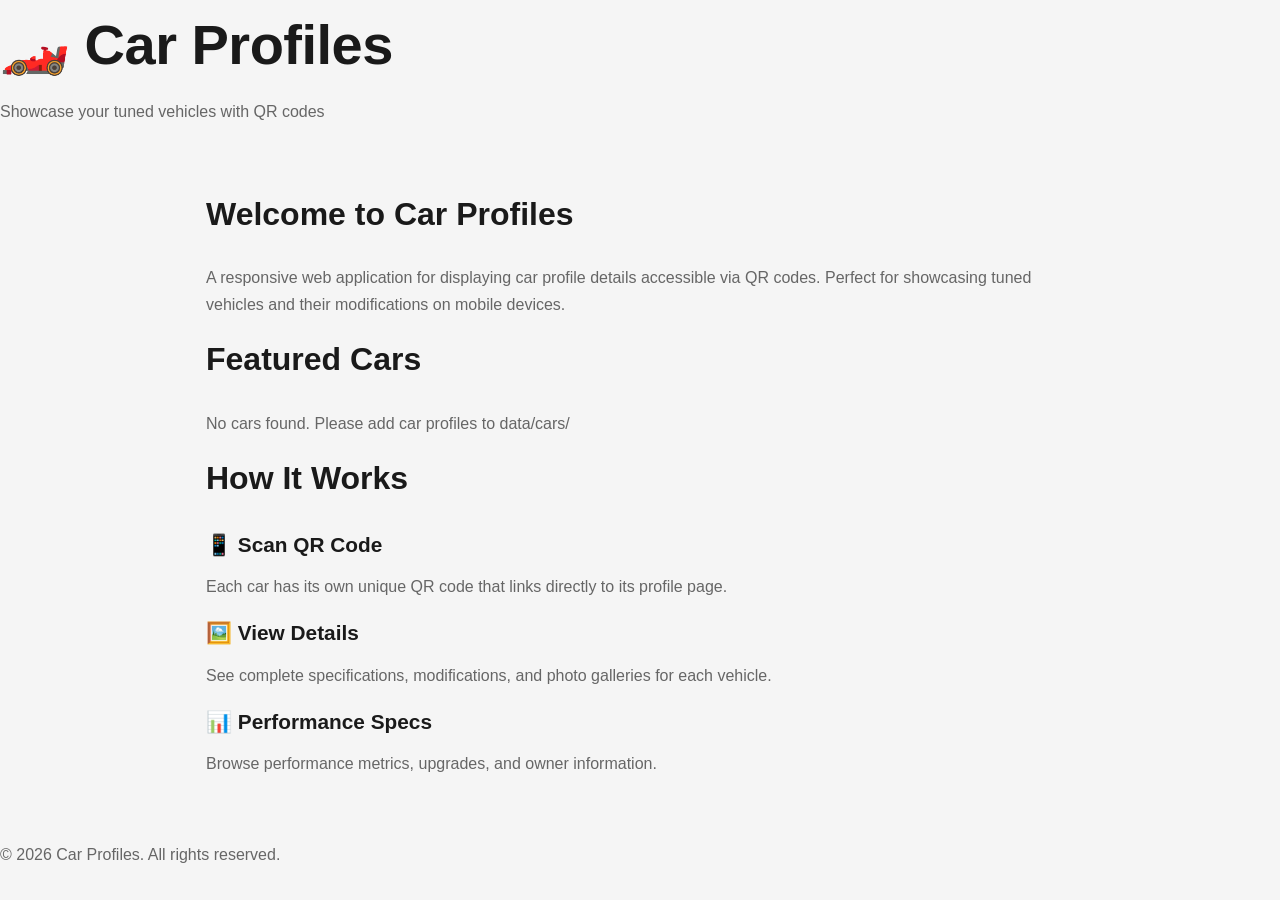
==== index.html @ e3041bd2 "Fix valid-cars resolution: replace hardcoded list with dynamic index.json manifest - Create data/car" ====
<!DOCTYPE html>
<html lang="en">
<head>
    <meta charset="UTF-8">
    <meta name="viewport" content="width=device-width, initial-scale=1.0">
    <title>🏎️ Car Profiles - Showcase Your Tuned Vehicles</title>
    <link rel="stylesheet" href="css/styles.css">
</head>
<body>
    <header class="header">
        <div class="header-content">
            <h1>🏎️ Car Profiles</h1>
            <p>Showcase your tuned vehicles with QR codes</p>
        </div>
    </header>

    <main class="container">
        <section class="hero">
            <h2>Welcome to Car Profiles</h2>
            <p>A responsive web application for displaying car profile details accessible via QR codes. Perfect for showcasing tuned vehicles and their modifications on mobile devices.</p>
        </section>

        <section class="cars-section">
            <h2>Featured Cars</h2>
            <div id="cars-grid" class="cars-grid">
                <!-- Car cards will be loaded here -->
            </div>
        </section>

        <section class="info-section">
            <h2>How It Works</h2>
            <div class="info-grid">
                <div class="info-card">
                    <h3>📱 Scan QR Code</h3>
                    <p>Each car has its own unique QR code that links directly to its profile page.</p>
                </div>
                <div class="info-card">
                    <h3>🖼️ View Details</h3>
                    <p>See complete specifications, modifications, and photo galleries for each vehicle.</p>
                </div>
                <div class="info-card">
                    <h3>📊 Performance Specs</h3>
                    <p>Browse performance metrics, upgrades, and owner information.</p>
                </div>
            </div>
        </section>
    </main>

    <footer class="footer">
        <p>&copy; 2026 Car Profiles. All rights reserved.</p>
    </footer>

    <script src="js/app.js"></script>
    <script>
        // Load car list on home page
        document.addEventListener('DOMContentLoaded', async () => {
            await loadCarsList();
        });

        async function loadCarsList() {
            const grid = document.getElementById('cars-grid');
            
            try {
                // Discover valid car IDs from the manifest (data/cars/index.json)
                const indexResponse = await fetch('data/cars/index.json');
                if (!indexResponse.ok) {
                    throw new Error('Failed to fetch car index');
                }
                const carIds = await indexResponse.json();

                for (const carId of carIds) {
                    try {
                        const response = await fetch(`data/cars/${carId}.json`);
                        if (response.ok) {
                            const car = await response.json();
                            const card = createCarCard(car);
                            grid.appendChild(card);
                        }
                    } catch (error) {
                        console.error(`Failed to load car ${carId}:`, error);
                    }
                }

                if (grid.children.length === 0) {
                    grid.innerHTML = '<p>No cars found. Please add car profiles to data/cars/</p>';
                }
            } catch (error) {
                console.error('Error loading cars list:', error);
                grid.innerHTML = '<p>Error loading car profiles.</p>';
            }
        }

        function createCarCard(car) {
            const card = document.createElement('div');
            card.className = 'car-card';
            card.innerHTML = `
                <a href="profile.html?id=${car.id}" class="car-card-link">
                    <div class="car-card-image" style="background-image: url('${car.heroImage}');">
                        <span class="car-year">${car.year}</span>
                    </div>
                    <div class="car-card-content">
                        <h3>${car.name}</h3>
                        <p>${car.description}</p>
                        <div class="car-specs">
                            <span class="spec">⚡ ${car.specs.horsepower}</span>
                            <span class="spec">🏁 ${car.specs.acceleration}</span>
                        </div>
                        <button class="btn-view">View Profile →</button>
                    </div>
                </a>
            `;
            return card;
        }
    </script>
</body>
</html>
---- css/styles.css ----
/* ============================================
   CSS Variables & Modern Bright Theme
   ============================================ */
:root {
    --primary-color: #1a1a1a;       /* Dark text */
    --secondary-color: #f5f5f5;     /* Light background */
    --accent-color: #ff6b35;        /* Vibrant orange accent */
    --text-dark: #1a1a1a;
    --text-light: #666666;
    --bg-light: #ffffff;
    --bg-very-light: #f9f9f9;
    --border-color: #e0e0e0;
    --shadow: 0 2px 12px rgba(0, 0, 0, 0.08);
    --shadow-lg: 0 8px 24px rgba(0, 0, 0, 0.12);
    --spacing: 1.5rem;
}

/* ============================================
   Global Styles
   ============================================ */
* {
    margin: 0;
    padding: 0;
    box-sizing: border-box;
}

html {
    scroll-behavior: smooth;
}

body {
    font-family: -apple-system, BlinkMacSystemFont, 'Segoe UI', 'Helvetica Neue', Arial, sans-serif;
    color: var(--text-dark);
    background-color: var(--secondary-color);
    line-height: 1.6;
}

/* ============================================
   Typography
   ============================================ */
h1 {
    font-size: clamp(2.2rem, 6vw, 3.5rem);
    font-weight: 700;
    margin-bottom: 0.5rem;
    letter-spacing: -0.5px;
}

h2 {
    font-size: clamp(1.5rem, 4vw, 2rem);
    font-weight: 700;
    margin-bottom: 1.5rem;
    color: var(--primary-color);
}

h3 {
    font-size: clamp(1.1rem, 3vw, 1.3rem);
    font-weight: 600;
    margin-bottom: 0.75rem;
    color: var(--primary-color);
}

p {
    font-size: clamp(0.95rem, 2vw, 1rem);
    color: var(--text-light);
    margin-bottom: 1rem;
    line-height: 1.7;
}

/* ============================================
   Container & Layout
   ============================================ */
.container {
    max-width: 900px;
    margin: 0 auto;
    padding: clamp(1.5rem, 4vw, 3rem) 1rem;
}

/* ============================================
   Buttons
   ============================================ */
.btn {
    display: inline-block;
    padding: clamp(0.75rem, 1.5vw, 1rem) clamp(1.5rem, 3vw, 2.5rem);
    background-color: var(--accent-color);
    color: white;
    text-decoration: none;
    border: none;
    border-radius: 8px;
    font-size: clamp(0.95rem, 2vw, 1rem);
    font-weight: 600;
    cursor: pointer;
    transition: all 0.3s ease;
    box-shadow: var(--shadow);
}

.btn:hover {
    background-color: #e55a24;
    transform: translateY(-2px);
    box-shadow: var(--shadow-lg);
}

.btn:active {
    transform: translateY(0);
}

/* ============================================
   Profile Page Layout
   ============================================ */
.profile-content {
    background: var(--bg-light);
    border-radius: 16px;
    overflow: hidden;
    box-shadow: var(--shadow-lg);
}

/* Profile Header Section */
.profile-header {
    padding: clamp(2rem, 5vw, 3.5rem);
    background: linear-gradient(135deg, #ffffff 0%, #f9f9f9 100%);
    border-bottom: 2px solid var(--border-color);
}

.profile-header h1 {
    color: var(--primary-color);
    margin-bottom: 1rem;
}

.profile-subtitle {
    font-size: clamp(1rem, 2.5vw, 1.3rem);
    color: var(--text-light);
    font-weight: 500;
    margin-bottom: 2rem;
}

/* Profile Info Grid */
.profile-info-grid {
    display: grid;
    grid-template-columns: repeat(auto-fit, minmax(clamp(150px, 40vw, 220px), 1fr));
    gap: clamp(1.5rem, 3vw, 2rem);
    margin-top: 2rem;
}

.info-item {
    background: var(--bg-very-light);
    padding: clamp(1.2rem, 2vw, 1.5rem);
    border-radius: 12px;
    border-left: 4px solid var(--accent-color);
    transition: all 0.3s ease;
}

.info-item:hover {
    transform: translateY(-4px);
    box-shadow: var(--shadow);
}

.info-item-label {
    font-size: 0.85rem;
    color: var(--text-light);
    font-weight: 600;
    text-transform: uppercase;
    letter-spacing: 0.5px;
    margin-bottom: 0.5rem;
}

.info-item-value {
    font-size: clamp(1.1rem, 2vw, 1.4rem);
    font-weight: 700;
    color: var(--primary-color);
}

.info-item-unit {
    font-size: 0.9rem;
    color: var(--text-light);
    font-weight: 500;
}

/* Social Links */
.social-links {
    display: flex;
    gap: 1rem;
    margin-top: 1.5rem;
    flex-wrap: wrap;
}

.social-link {
    display: inline-flex;
    align-items: center;
    gap: 0.5rem;
    padding: 0.6rem 1.2rem;
    background: var(--accent-color);
    color: white;
    text-decoration: none;
    border-radius: 8px;
    font-weight: 600;
    font-size: 0.9rem;
    transition: all 0.3s ease;
    box-shadow: var(--shadow);
}

.social-link:hover {
    background: #e55a24;
    transform: translateY(-2px);
    box-shadow: var(--shadow-lg);
}

.social-link svg {
    width: 18px;
    height: 18px;
}

/* ============================================
   Modifications Section
   ============================================ */
.modifications-section {
    padding: clamp(2rem, 5vw, 3.5rem);
    border-top: 2px solid var(--border-color);
}

.modifications-section h2 {
    margin-bottom: 2rem;
}

.modifications-list {
    display: grid;
    grid-template-columns: repeat(auto-fill, minmax(clamp(200px, 45vw, 280px), 1fr));
    gap: clamp(1.5rem, 3vw, 2rem);
}

.modification-item {
    background: var(--bg-very-light);
    padding: clamp(1.5rem, 2.5vw, 2rem);
    border-radius: 12px;
    border-top: 4px solid var(--accent-color);
    transition: all 0.3s ease;
}

.modification-item:hover {
    transform: translateY(-6px);
    box-shadow: var(--shadow-lg);
}

.modification-category {
    font-size: 0.8rem;
    color: var(--accent-color);
    font-weight: 700;
    text-transform: uppercase;
    letter-spacing: 0.5px;
    margin-bottom: 0.5rem;
}

.modification-name {
    font-size: clamp(1rem, 2vw, 1.2rem);
    font-weight: 700;
    color: var(--primary-color);
    margin-bottom: 0.75rem;
}

.modification-description {
    font-size: 0.9rem;
    color: var(--text-light);
    line-height: 1.6;
}

/* Empty State */
.empty-state {
    text-align: center;
    padding: clamp(2rem, 5vw, 3rem);
    color: var(--text-light);
}

.empty-state-text {
    font-size: 1rem;
    margin-bottom: 0;
}

/* ============================================
   Loading & Error States
   ============================================ */
.loading {
    display: flex;
    justify-content: center;
    align-items: center;
    min-height: 400px;
    padding: 2rem;
}

.loading-spinner {
    width: 60px;
    height: 60px;
    border: 4px solid var(--border-color);
    border-top: 4px solid var(--accent-color);
    border-radius: 50%;
    animation: spin 1s linear infinite;
}

@keyframes spin {
    to { transform: rotate(360deg); }
}

.loading-error {
    background: var(--bg-light);
    padding: clamp(2rem, 5vw, 3rem);
    border-radius: 16px;
    text-align: center;
    box-shadow: var(--shadow-lg);
    margin-bottom: 2rem;
}

.loading-error p {
    color: var(--text-dark);
    margin-bottom: 1.5rem;
    font-size: 1rem;
}

/* ============================================
   Responsive Design
   ============================================ */

@media (max-width: 767px) {
    .profile-info-grid {
        grid-template-columns: repeat(2, 1fr);
    }

    .social-links {
        justify-content: center;
    }

    .modifications-list {
        grid-template-columns: 1fr;
    }
}

@media (min-width: 768px) and (max-width: 1024px) {
    .profile-info-grid {
        grid-template-columns: repeat(3, 1fr);
    }

    .modifications-list {
        grid-template-columns: repeat(2, 1fr);
    }
}

@media (min-width: 1025px) {
    .profile-info-grid {
        grid-template-columns: repeat(4, 1fr);
    }

    .modifications-list {
        grid-template-columns: repeat(3, 1fr);
    }
}

/* Print styles */
@media print {
    .btn {
        display: none;
    }

    .profile-content {
        box-shadow: none;
    }
}
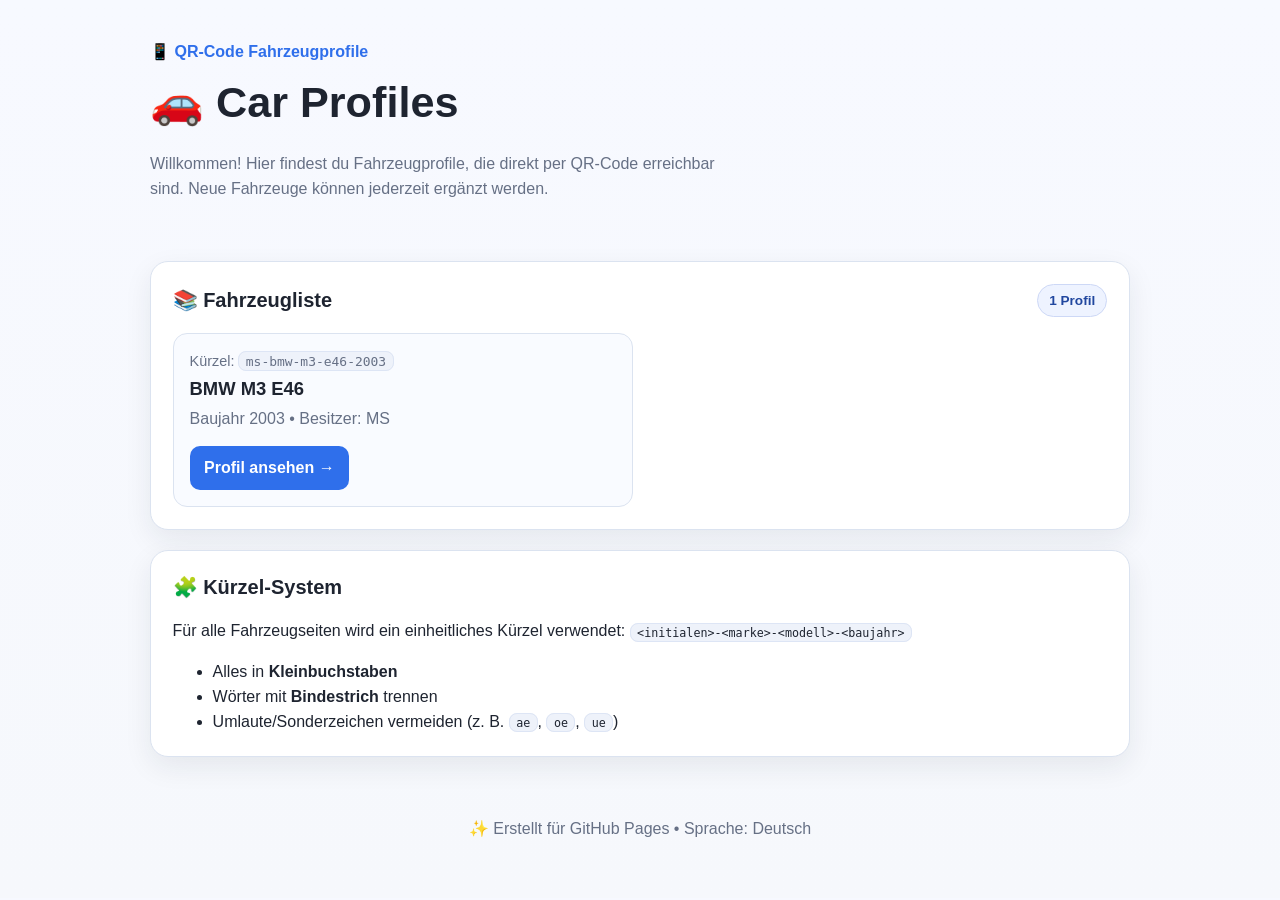
==== commit fa826236: "Add German mobile-friendly GitHub Pages car profiles site with shortcode-based car pages" ====
--- a/index.html
+++ b/index.html
@@ -1,116 +1,64 @@
 <!DOCTYPE html>
-<html lang="en">
-<head>
-    <meta charset="UTF-8">
-    <meta name="viewport" content="width=device-width, initial-scale=1.0">
-    <title>🏎️ Car Profiles - Showcase Your Tuned Vehicles</title>
-    <link rel="stylesheet" href="css/styles.css">
-</head>
-<body>
-    <header class="header">
-        <div class="header-content">
-            <h1>🏎️ Car Profiles</h1>
-            <p>Showcase your tuned vehicles with QR codes</p>
-        </div>
+<html lang="de">
+  <head>
+    <meta charset="UTF-8" />
+    <meta name="viewport" content="width=device-width, initial-scale=1.0" />
+    <title>🚗 Car Profiles</title>
+    <meta
+      name="description"
+      content="Fahrzeugprofile per QR-Code – modern, mobilfreundlich und leicht erweiterbar."
+    />
+    <link rel="stylesheet" href="styles.css" />
+  </head>
+  <body>
+    <header class="site-header">
+      <div class="container">
+        <p class="eyebrow">📱 QR-Code Fahrzeugprofile</p>
+        <h1>🚗 Car Profiles</h1>
+        <p class="lead">
+          Willkommen! Hier findest du Fahrzeugprofile, die direkt per QR-Code erreichbar sind.
+          Neue Fahrzeuge können jederzeit ergänzt werden.
+        </p>
+      </div>
     </header>
 
     <main class="container">
-        <section class="hero">
-            <h2>Welcome to Car Profiles</h2>
-            <p>A responsive web application for displaying car profile details accessible via QR codes. Perfect for showcasing tuned vehicles and their modifications on mobile devices.</p>
-        </section>
+      <section aria-labelledby="fahrzeugliste-heading" class="section">
+        <div class="section-title-row">
+          <h2 id="fahrzeugliste-heading">📚 Fahrzeugliste</h2>
+          <span class="badge">1 Profil</span>
+        </div>
 
-        <section class="cars-section">
-            <h2>Featured Cars</h2>
-            <div id="cars-grid" class="cars-grid">
-                <!-- Car cards will be loaded here -->
+        <div class="card-grid">
+          <article class="card">
+            <div class="card-top">
+              <p class="card-kicker">Kürzel: <code>ms-bmw-m3-e46-2003</code></p>
+              <h3>BMW M3 E46</h3>
+              <p class="muted">Baujahr 2003 • Besitzer: MS</p>
             </div>
-        </section>
+            <a class="button" href="cars/ms-bmw-m3-e46-2003.html">Profil ansehen →</a>
+          </article>
+        </div>
+      </section>
 
-        <section class="info-section">
-            <h2>How It Works</h2>
-            <div class="info-grid">
-                <div class="info-card">
-                    <h3>📱 Scan QR Code</h3>
-                    <p>Each car has its own unique QR code that links directly to its profile page.</p>
-                </div>
-                <div class="info-card">
-                    <h3>🖼️ View Details</h3>
-                    <p>See complete specifications, modifications, and photo galleries for each vehicle.</p>
-                </div>
-                <div class="info-card">
-                    <h3>📊 Performance Specs</h3>
-                    <p>Browse performance metrics, upgrades, and owner information.</p>
-                </div>
-            </div>
-        </section>
+      <section aria-labelledby="hinweise-heading" class="section info">
+        <h2 id="hinweise-heading">🧩 Kürzel-System</h2>
+        <p>
+          Für alle Fahrzeugseiten wird ein einheitliches Kürzel verwendet:
+          <code>&lt;initialen&gt;-&lt;marke&gt;-&lt;modell&gt;-&lt;baujahr&gt;</code>
+        </p>
+        <ul>
+          <li>Alles in <strong>Kleinbuchstaben</strong></li>
+          <li>Wörter mit <strong>Bindestrich</strong> trennen</li>
+          <li>Umlaute/Sonderzeichen vermeiden (z. B. <code>ae</code>, <code>oe</code>, <code>ue</code>)</li>
+        </ul>
+      </section>
     </main>
 
-    <footer class="footer">
-        <p>&copy; 2026 Car Profiles. All rights reserved.</p>
+    <footer class="site-footer">
+      <div class="container">
+        <p>✨ Erstellt für GitHub Pages • Sprache: Deutsch</p>
+      </div>
     </footer>
-
-    <script src="js/app.js"></script>
-    <script>
-        // Load car list on home page
-        document.addEventListener('DOMContentLoaded', async () => {
-            await loadCarsList();
-        });
-
-        async function loadCarsList() {
-            const grid = document.getElementById('cars-grid');
-            
-            try {
-                // Discover valid car IDs from the manifest (data/cars/index.json)
-                const indexResponse = await fetch('data/cars/index.json');
-                if (!indexResponse.ok) {
-                    throw new Error('Failed to fetch car index');
-                }
-                const carIds = await indexResponse.json();
-
-                for (const carId of carIds) {
-                    try {
-                        const response = await fetch(`data/cars/${carId}.json`);
-                        if (response.ok) {
-                            const car = await response.json();
-                            const card = createCarCard(car);
-                            grid.appendChild(card);
-                        }
-                    } catch (error) {
-                        console.error(`Failed to load car ${carId}:`, error);
-                    }
-                }
-
-                if (grid.children.length === 0) {
-                    grid.innerHTML = '<p>No cars found. Please add car profiles to data/cars/</p>';
-                }
-            } catch (error) {
-                console.error('Error loading cars list:', error);
-                grid.innerHTML = '<p>Error loading car profiles.</p>';
-            }
-        }
-
-        function createCarCard(car) {
-            const card = document.createElement('div');
-            card.className = 'car-card';
-            card.innerHTML = `
-                <a href="profile.html?id=${car.id}" class="car-card-link">
-                    <div class="car-card-image" style="background-image: url('${car.heroImage}');">
-                        <span class="car-year">${car.year}</span>
-                    </div>
-                    <div class="car-card-content">
-                        <h3>${car.name}</h3>
-                        <p>${car.description}</p>
-                        <div class="car-specs">
-                            <span class="spec">⚡ ${car.specs.horsepower}</span>
-                            <span class="spec">🏁 ${car.specs.acceleration}</span>
-                        </div>
-                        <button class="btn-view">View Profile →</button>
-                    </div>
-                </a>
-            `;
-            return card;
-        }
-    </script>
-</body>
-</html>+  </body>
+</html>
--- a/styles.css
+++ b/styles.css
@@ -0,0 +1,223 @@
+:root {
+  --bg: #f6f8fc;
+  --surface: #ffffff;
+  --surface-2: #f9fbff;
+  --text: #1e2430;
+  --muted: #667085;
+  --primary: #2f6feb;
+  --primary-hover: #245ad1;
+  --border: #dbe3f0;
+  --shadow: 0 10px 28px rgba(30, 36, 48, 0.08);
+  --radius: 18px;
+}
+
+* {
+  box-sizing: border-box;
+}
+
+html,
+body {
+  margin: 0;
+  padding: 0;
+}
+
+body {
+  font-family: Inter, -apple-system, BlinkMacSystemFont, "Segoe UI", Roboto, Helvetica, Arial,
+    sans-serif;
+  background: linear-gradient(180deg, #f7f9ff 0%, #f6f8fc 100%);
+  color: var(--text);
+  line-height: 1.55;
+}
+
+.container {
+  width: min(100% - 2rem, 980px);
+  margin-inline: auto;
+}
+
+.site-header {
+  padding: 2.5rem 0 1.5rem;
+}
+
+.eyebrow {
+  color: var(--primary);
+  font-weight: 700;
+  margin: 0 0 0.25rem;
+}
+
+h1 {
+  margin: 0;
+  font-size: clamp(1.8rem, 5vw, 2.7rem);
+}
+
+.lead {
+  color: var(--muted);
+  max-width: 65ch;
+}
+
+.section {
+  margin: 1.25rem 0;
+  background: var(--surface);
+  border: 1px solid var(--border);
+  border-radius: var(--radius);
+  box-shadow: var(--shadow);
+  padding: 1.1rem;
+}
+
+.section-title-row {
+  display: flex;
+  align-items: center;
+  justify-content: space-between;
+  gap: 0.75rem;
+  flex-wrap: wrap;
+}
+
+.section h2 {
+  margin: 0;
+  font-size: 1.25rem;
+}
+
+.badge {
+  display: inline-flex;
+  align-items: center;
+  border: 1px solid #cdd8f6;
+  background: #eef3ff;
+  color: #21479f;
+  border-radius: 999px;
+  padding: 0.3rem 0.7rem;
+  font-size: 0.85rem;
+  font-weight: 600;
+}
+
+.card-grid {
+  display: grid;
+  grid-template-columns: 1fr;
+  gap: 0.9rem;
+  margin-top: 1rem;
+}
+
+.card {
+  border: 1px solid var(--border);
+  border-radius: 14px;
+  padding: 1rem;
+  background: var(--surface-2);
+}
+
+.card h3 {
+  margin: 0.2rem 0;
+  font-size: 1.15rem;
+}
+
+.card-kicker {
+  margin: 0;
+  color: var(--muted);
+  font-size: 0.9rem;
+}
+
+.muted {
+  color: var(--muted);
+  margin: 0;
+}
+
+.button {
+  display: inline-block;
+  margin-top: 0.9rem;
+  background: var(--primary);
+  color: #fff;
+  text-decoration: none;
+  font-weight: 600;
+  border-radius: 10px;
+  padding: 0.6rem 0.9rem;
+}
+
+.button:hover {
+  background: var(--primary-hover);
+}
+
+.info ul {
+  margin-bottom: 0;
+}
+
+code {
+  background: #eef2fa;
+  border: 1px solid #dde5f5;
+  border-radius: 8px;
+  padding: 0.1rem 0.4rem;
+  font-size: 0.9em;
+}
+
+.profile-header {
+  display: flex;
+  justify-content: space-between;
+  gap: 1rem;
+  flex-wrap: wrap;
+}
+
+.profile-header h1 {
+  font-size: clamp(1.5rem, 4.4vw, 2.2rem);
+}
+
+.meta-grid {
+  display: grid;
+  grid-template-columns: 1fr;
+  gap: 0.65rem;
+  margin-top: 1rem;
+}
+
+.meta-item {
+  border: 1px solid var(--border);
+  border-radius: 12px;
+  padding: 0.75rem;
+  background: #fff;
+}
+
+.meta-item dt {
+  color: var(--muted);
+  font-size: 0.85rem;
+}
+
+.meta-item dd {
+  margin: 0.15rem 0 0;
+  font-weight: 600;
+}
+
+.mod-section {
+  margin-top: 0.8rem;
+}
+
+.mod-section h3 {
+  margin: 0 0 0.35rem;
+  font-size: 1.05rem;
+}
+
+.mod-list {
+  margin: 0;
+  padding-left: 1.1rem;
+}
+
+.back-link {
+  display: inline-block;
+  margin: 0.5rem 0 1rem;
+  color: var(--primary);
+  text-decoration: none;
+  font-weight: 600;
+}
+
+.site-footer {
+  padding: 1.5rem 0 2.5rem;
+  color: var(--muted);
+  text-align: center;
+}
+
+@media (min-width: 680px) {
+  .section {
+    padding: 1.35rem;
+  }
+
+  .card-grid {
+    grid-template-columns: repeat(2, minmax(0, 1fr));
+  }
+
+  .meta-grid {
+    grid-template-columns: repeat(2, minmax(0, 1fr));
+  }
+}
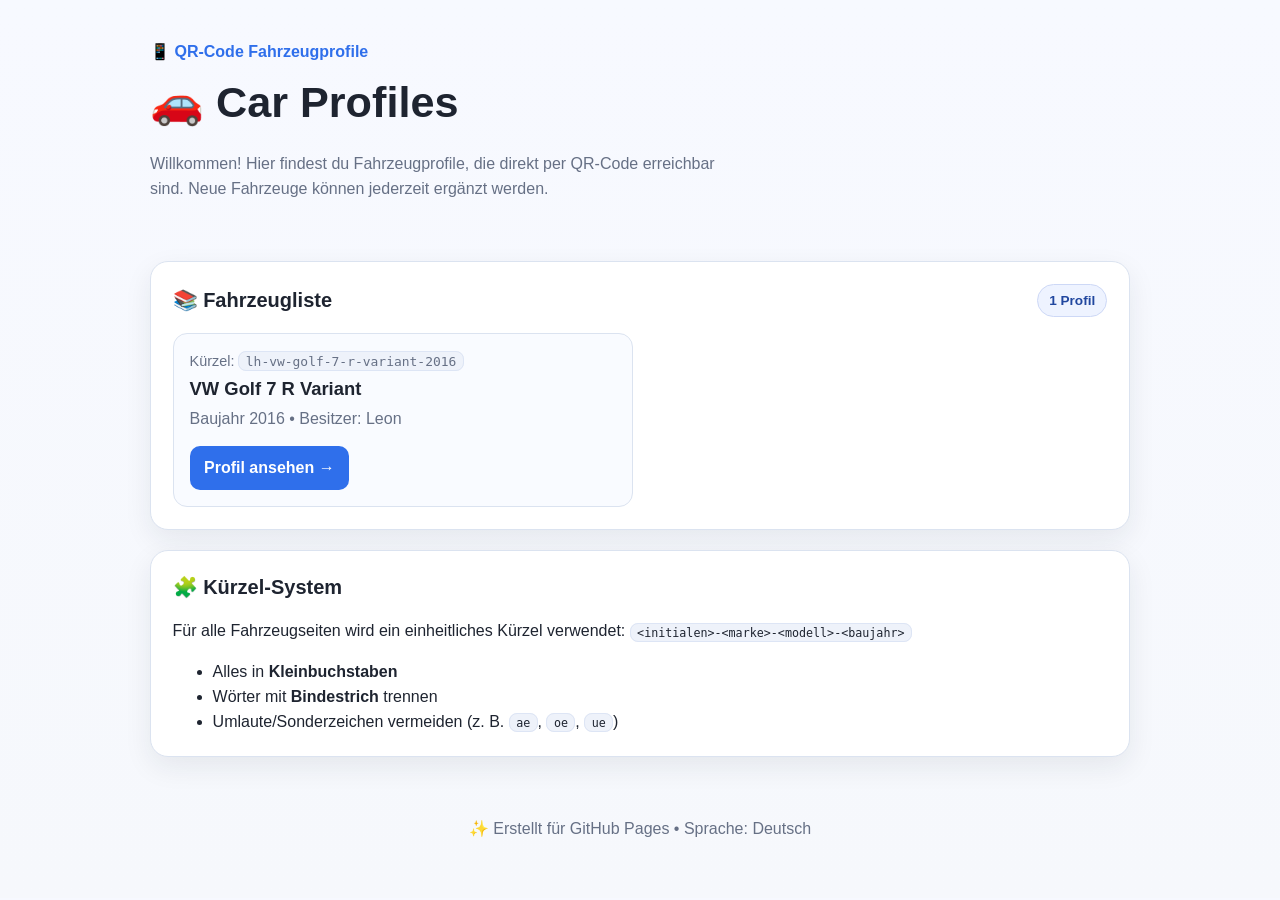
==== commit dacec5a3: "Rename and update example car profile to VW Golf 7 R Variant with categorized modifications" ====
--- a/index.html
+++ b/index.html
@@ -32,11 +32,11 @@
         <div class="card-grid">
           <article class="card">
             <div class="card-top">
-              <p class="card-kicker">Kürzel: <code>ms-bmw-m3-e46-2003</code></p>
-              <h3>BMW M3 E46</h3>
-              <p class="muted">Baujahr 2003 • Besitzer: MS</p>
+              <p class="card-kicker">Kürzel: <code>lh-vw-golf-7-r-variant-2016</code></p>
+              <h3>VW Golf 7 R Variant</h3>
+              <p class="muted">Baujahr 2016 • Besitzer: Leon</p>
             </div>
-            <a class="button" href="cars/ms-bmw-m3-e46-2003.html">Profil ansehen →</a>
+            <a class="button" href="cars/lh-vw-golf-7-r-variant-2016.html">Profil ansehen →</a>
           </article>
         </div>
       </section>
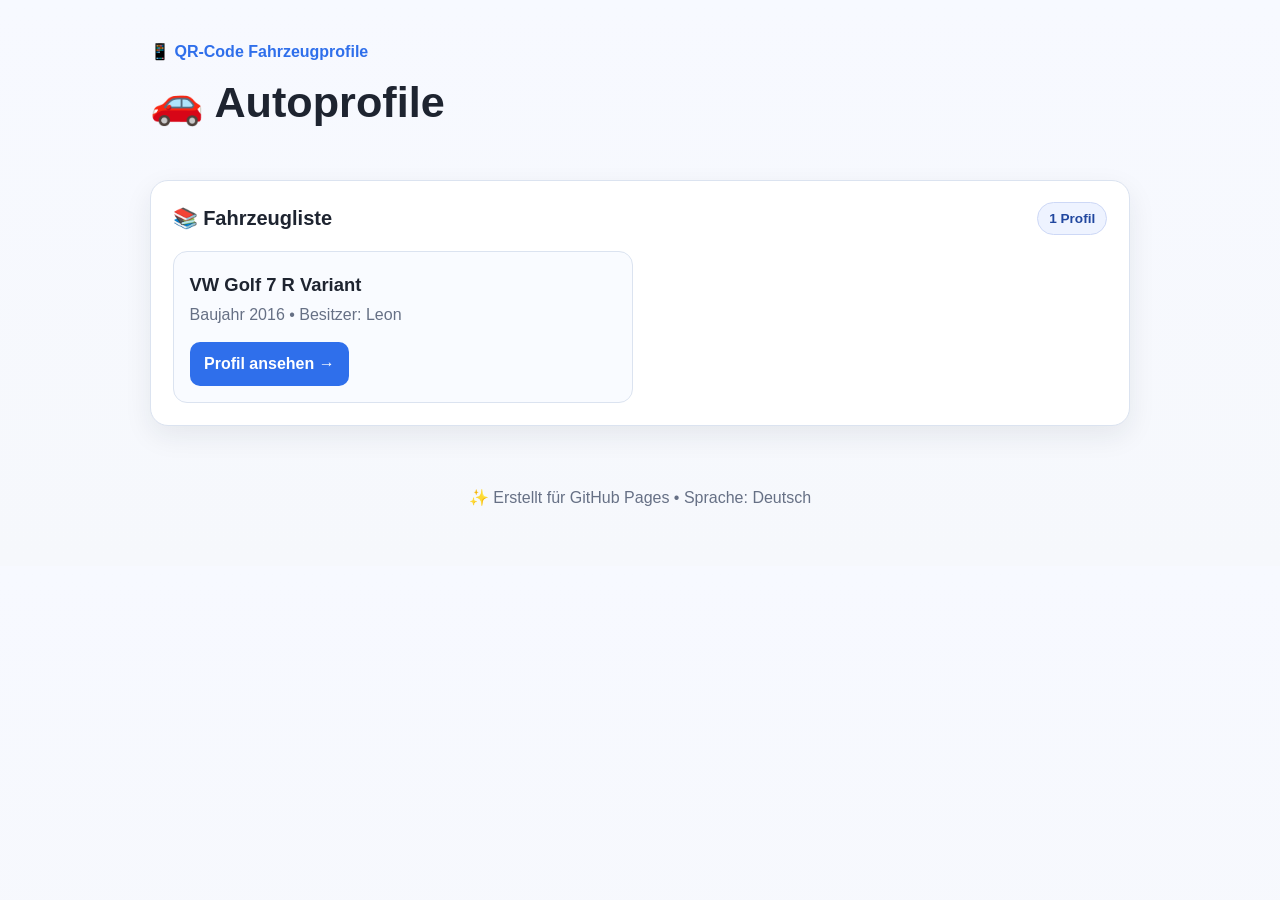
==== commit 5a968687: "Update landing page title and remove subtitle, shortcode details, and shortcode system section" ====
--- a/index.html
+++ b/index.html
@@ -3,7 +3,7 @@
   <head>
     <meta charset="UTF-8" />
     <meta name="viewport" content="width=device-width, initial-scale=1.0" />
-    <title>🚗 Car Profiles</title>
+    <title>🚗 Autoprofile</title>
     <meta
       name="description"
       content="Fahrzeugprofile per QR-Code – modern, mobilfreundlich und leicht erweiterbar."
@@ -14,11 +14,7 @@
     <header class="site-header">
       <div class="container">
         <p class="eyebrow">📱 QR-Code Fahrzeugprofile</p>
-        <h1>🚗 Car Profiles</h1>
-        <p class="lead">
-          Willkommen! Hier findest du Fahrzeugprofile, die direkt per QR-Code erreichbar sind.
-          Neue Fahrzeuge können jederzeit ergänzt werden.
-        </p>
+        <h1>🚗 Autoprofile</h1>
       </div>
     </header>
 
@@ -32,26 +28,12 @@
         <div class="card-grid">
           <article class="card">
             <div class="card-top">
-              <p class="card-kicker">Kürzel: <code>lh-vw-golf-7-r-variant-2016</code></p>
               <h3>VW Golf 7 R Variant</h3>
               <p class="muted">Baujahr 2016 • Besitzer: Leon</p>
             </div>
             <a class="button" href="cars/lh-vw-golf-7-r-variant-2016.html">Profil ansehen →</a>
           </article>
         </div>
-      </section>
-
-      <section aria-labelledby="hinweise-heading" class="section info">
-        <h2 id="hinweise-heading">🧩 Kürzel-System</h2>
-        <p>
-          Für alle Fahrzeugseiten wird ein einheitliches Kürzel verwendet:
-          <code>&lt;initialen&gt;-&lt;marke&gt;-&lt;modell&gt;-&lt;baujahr&gt;</code>
-        </p>
-        <ul>
-          <li>Alles in <strong>Kleinbuchstaben</strong></li>
-          <li>Wörter mit <strong>Bindestrich</strong> trennen</li>
-          <li>Umlaute/Sonderzeichen vermeiden (z. B. <code>ae</code>, <code>oe</code>, <code>ue</code>)</li>
-        </ul>
       </section>
     </main>
 
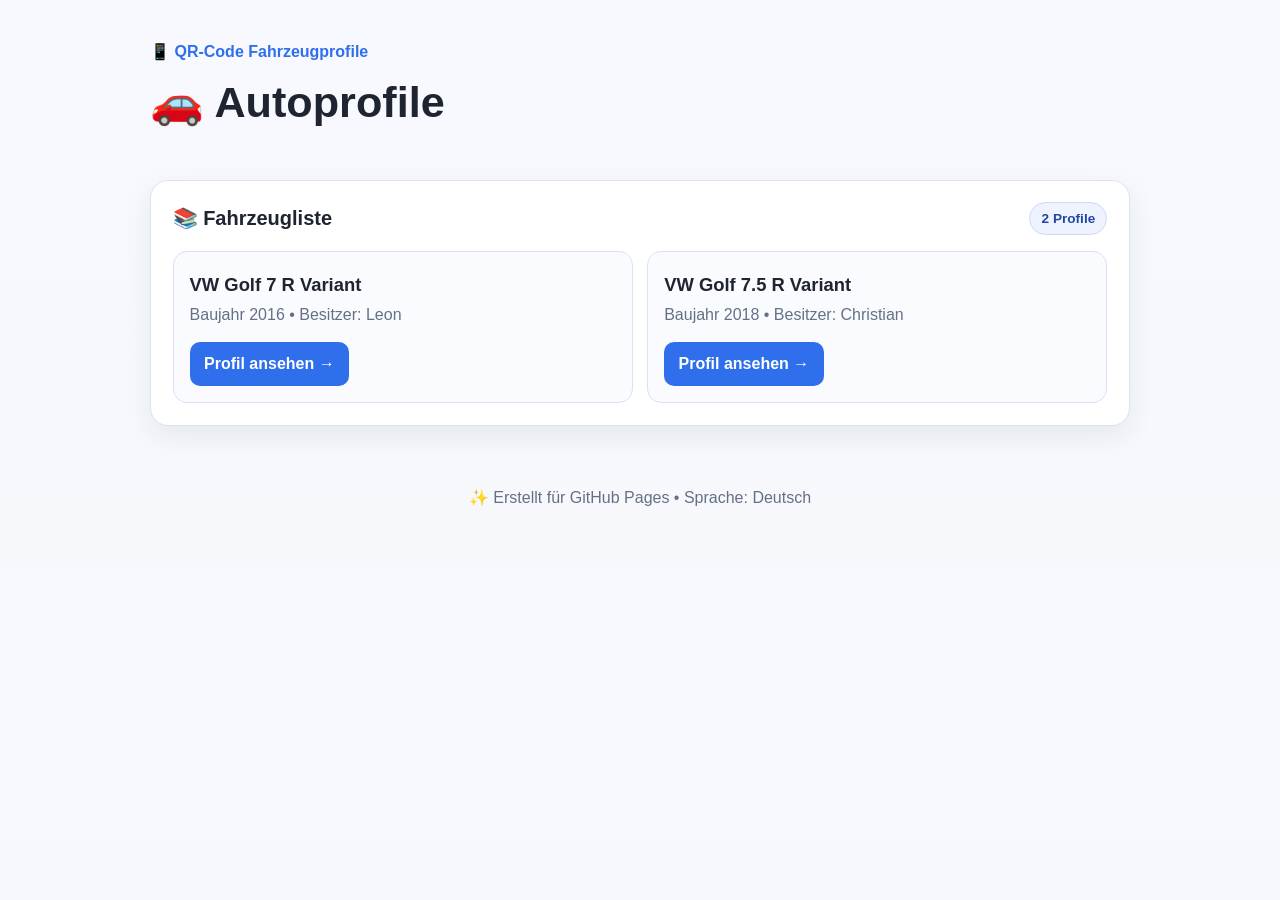
==== commit bf799cf3: "Add second car profile entry to landing page and update badge to 2 profiles" ====
--- a/index.html
+++ b/index.html
@@ -22,7 +22,7 @@
       <section aria-labelledby="fahrzeugliste-heading" class="section">
         <div class="section-title-row">
           <h2 id="fahrzeugliste-heading">📚 Fahrzeugliste</h2>
-          <span class="badge">1 Profil</span>
+          <span class="badge">2 Profile</span>
         </div>
 
         <div class="card-grid">
@@ -32,6 +32,14 @@
               <p class="muted">Baujahr 2016 • Besitzer: Leon</p>
             </div>
             <a class="button" href="cars/lh-vw-golf-7-r-variant-2016.html">Profil ansehen →</a>
+          </article>
+
+          <article class="card">
+            <div class="card-top">
+              <h3>VW Golf 7.5 R Variant</h3>
+              <p class="muted">Baujahr 2018 • Besitzer: Christian</p>
+            </div>
+            <a class="button" href="cars/c-vw-golf-7-5-r-variant-2018.html">Profil ansehen →</a>
           </article>
         </div>
       </section>
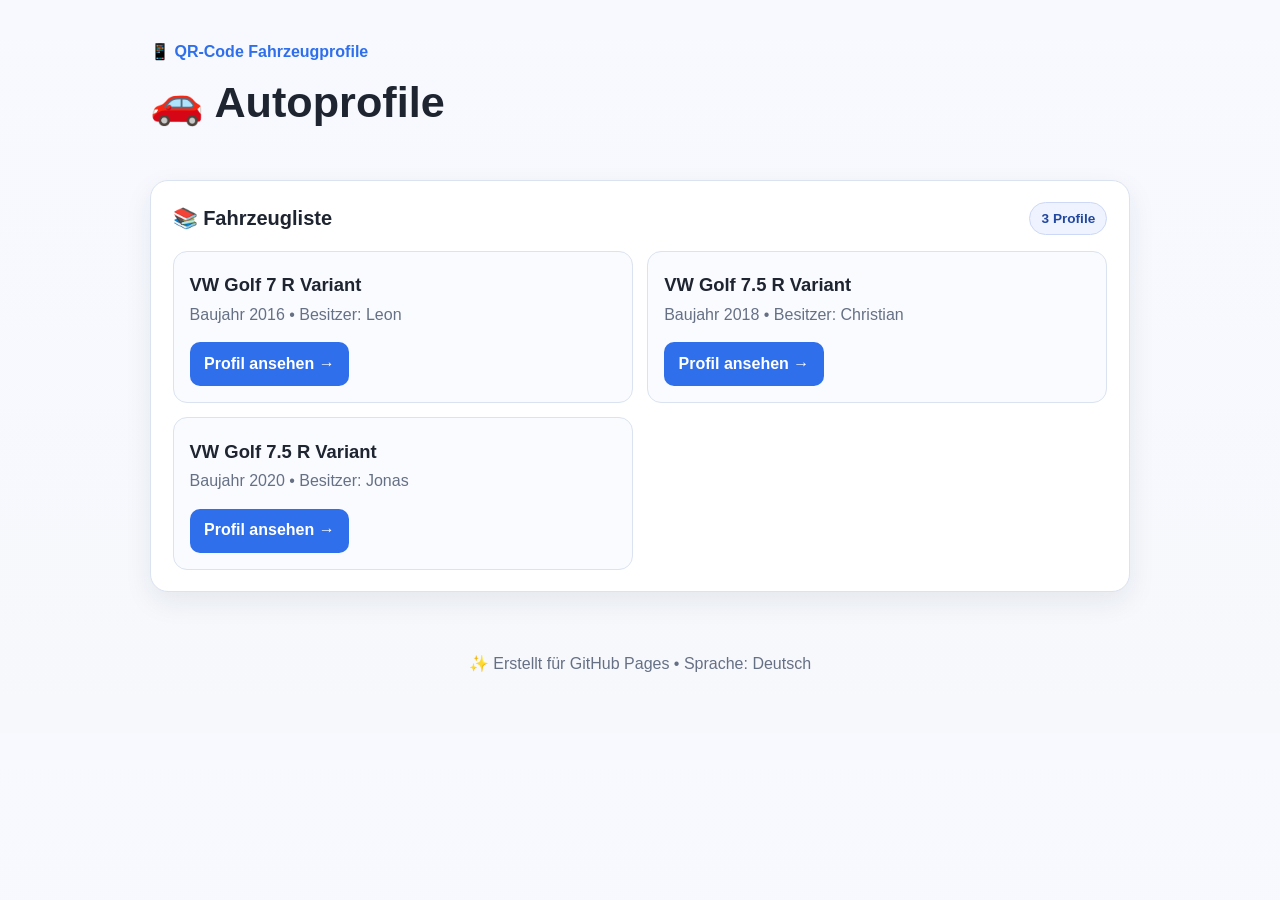
==== commit a8d34bbc: "Add third car profile entry for Jonas and update badge to 3 profiles" ====
--- a/index.html
+++ b/index.html
@@ -22,7 +22,7 @@
       <section aria-labelledby="fahrzeugliste-heading" class="section">
         <div class="section-title-row">
           <h2 id="fahrzeugliste-heading">📚 Fahrzeugliste</h2>
-          <span class="badge">2 Profile</span>
+          <span class="badge">3 Profile</span>
         </div>
 
         <div class="card-grid">
@@ -41,6 +41,14 @@
             </div>
             <a class="button" href="cars/c-vw-golf-7-5-r-variant-2018.html">Profil ansehen →</a>
           </article>
+
+          <article class="card">
+            <div class="card-top">
+              <h3>VW Golf 7.5 R Variant</h3>
+              <p class="muted">Baujahr 2020 • Besitzer: Jonas</p>
+            </div>
+            <a class="button" href="cars/j-vw-golf-7-5-r-variant-2020.html">Profil ansehen →</a>
+          </article>
         </div>
       </section>
     </main>
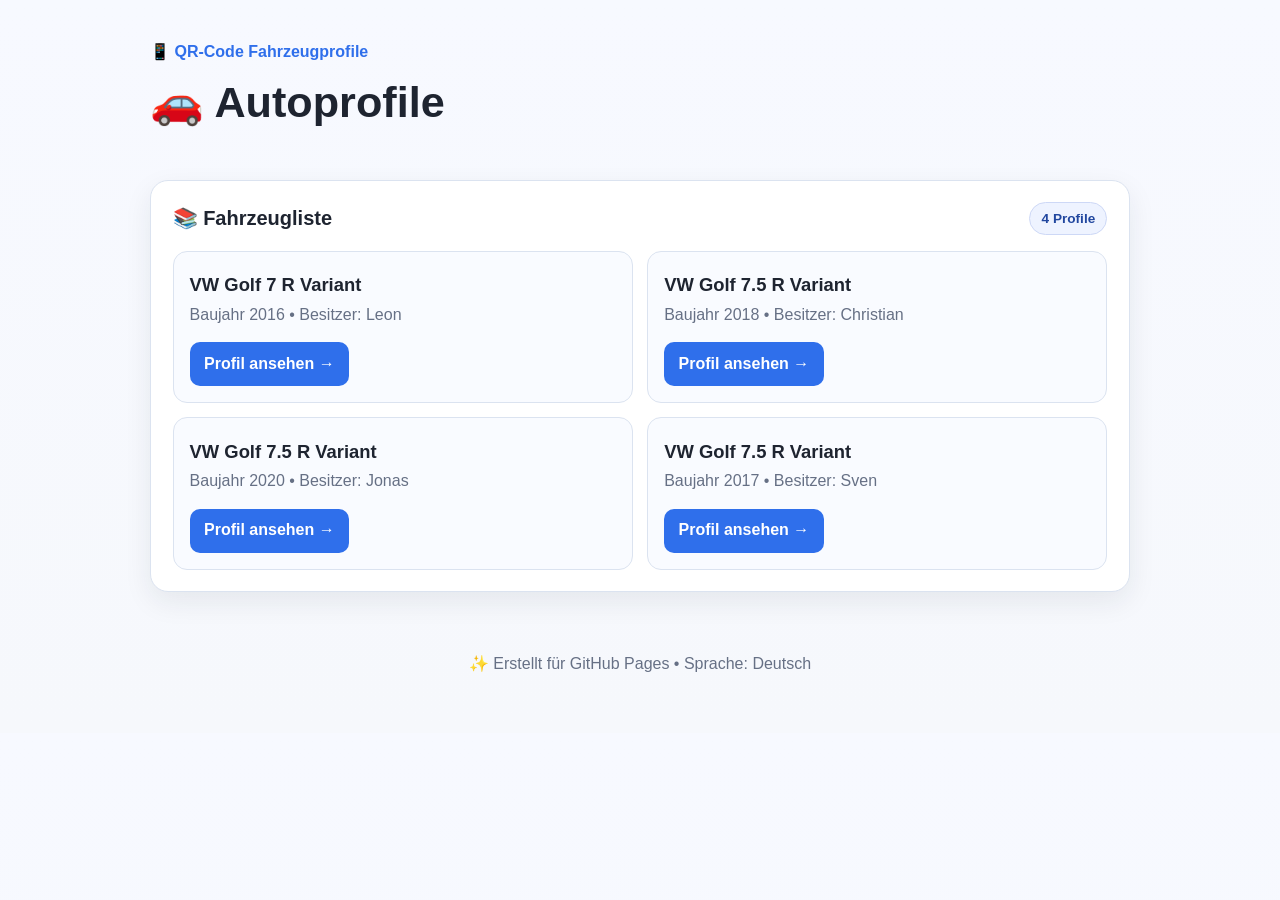
==== commit 3338b8f3: "Update landing page to 4 profiles and add Sven entry" ====
--- a/index.html
+++ b/index.html
@@ -22,7 +22,7 @@
       <section aria-labelledby="fahrzeugliste-heading" class="section">
         <div class="section-title-row">
           <h2 id="fahrzeugliste-heading">📚 Fahrzeugliste</h2>
-          <span class="badge">3 Profile</span>
+          <span class="badge">4 Profile</span>
         </div>
 
         <div class="card-grid">
@@ -49,6 +49,14 @@
             </div>
             <a class="button" href="cars/j-vw-golf-7-5-r-variant-2020.html">Profil ansehen →</a>
           </article>
+
+          <article class="card">
+            <div class="card-top">
+              <h3>VW Golf 7.5 R Variant</h3>
+              <p class="muted">Baujahr 2017 • Besitzer: Sven</p>
+            </div>
+            <a class="button" href="cars/s-vw-golf-7-5-r-variant-2017.html">Profil ansehen →</a>
+          </article>
         </div>
       </section>
     </main>
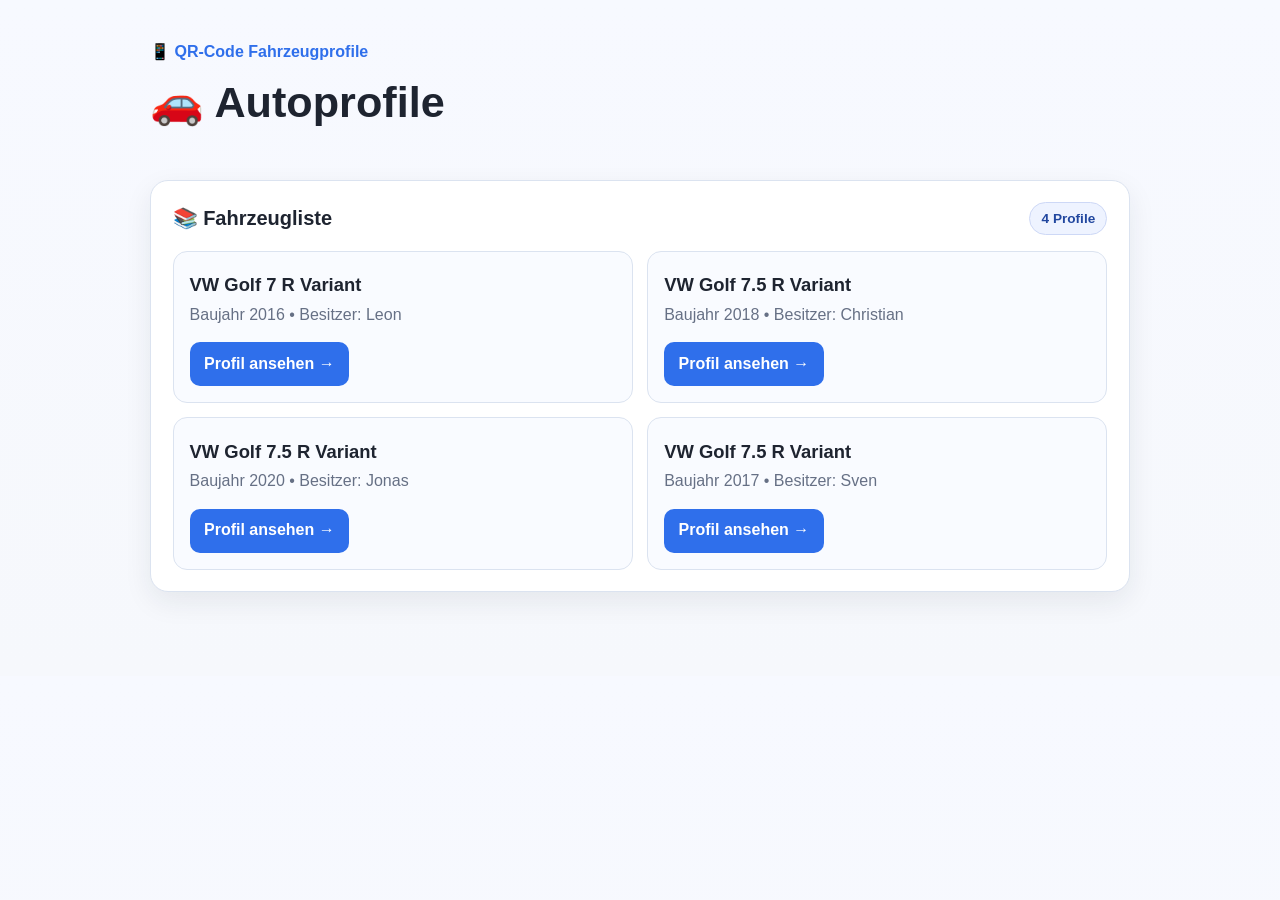
==== commit 35f58f36: "Remove GitHub Pages language info from landing page footer and leave it empty" ====
--- a/index.html
+++ b/index.html
@@ -62,9 +62,7 @@
     </main>
 
     <footer class="site-footer">
-      <div class="container">
-        <p>✨ Erstellt für GitHub Pages • Sprache: Deutsch</p>
-      </div>
+      <div class="container"></div>
     </footer>
   </body>
 </html>
